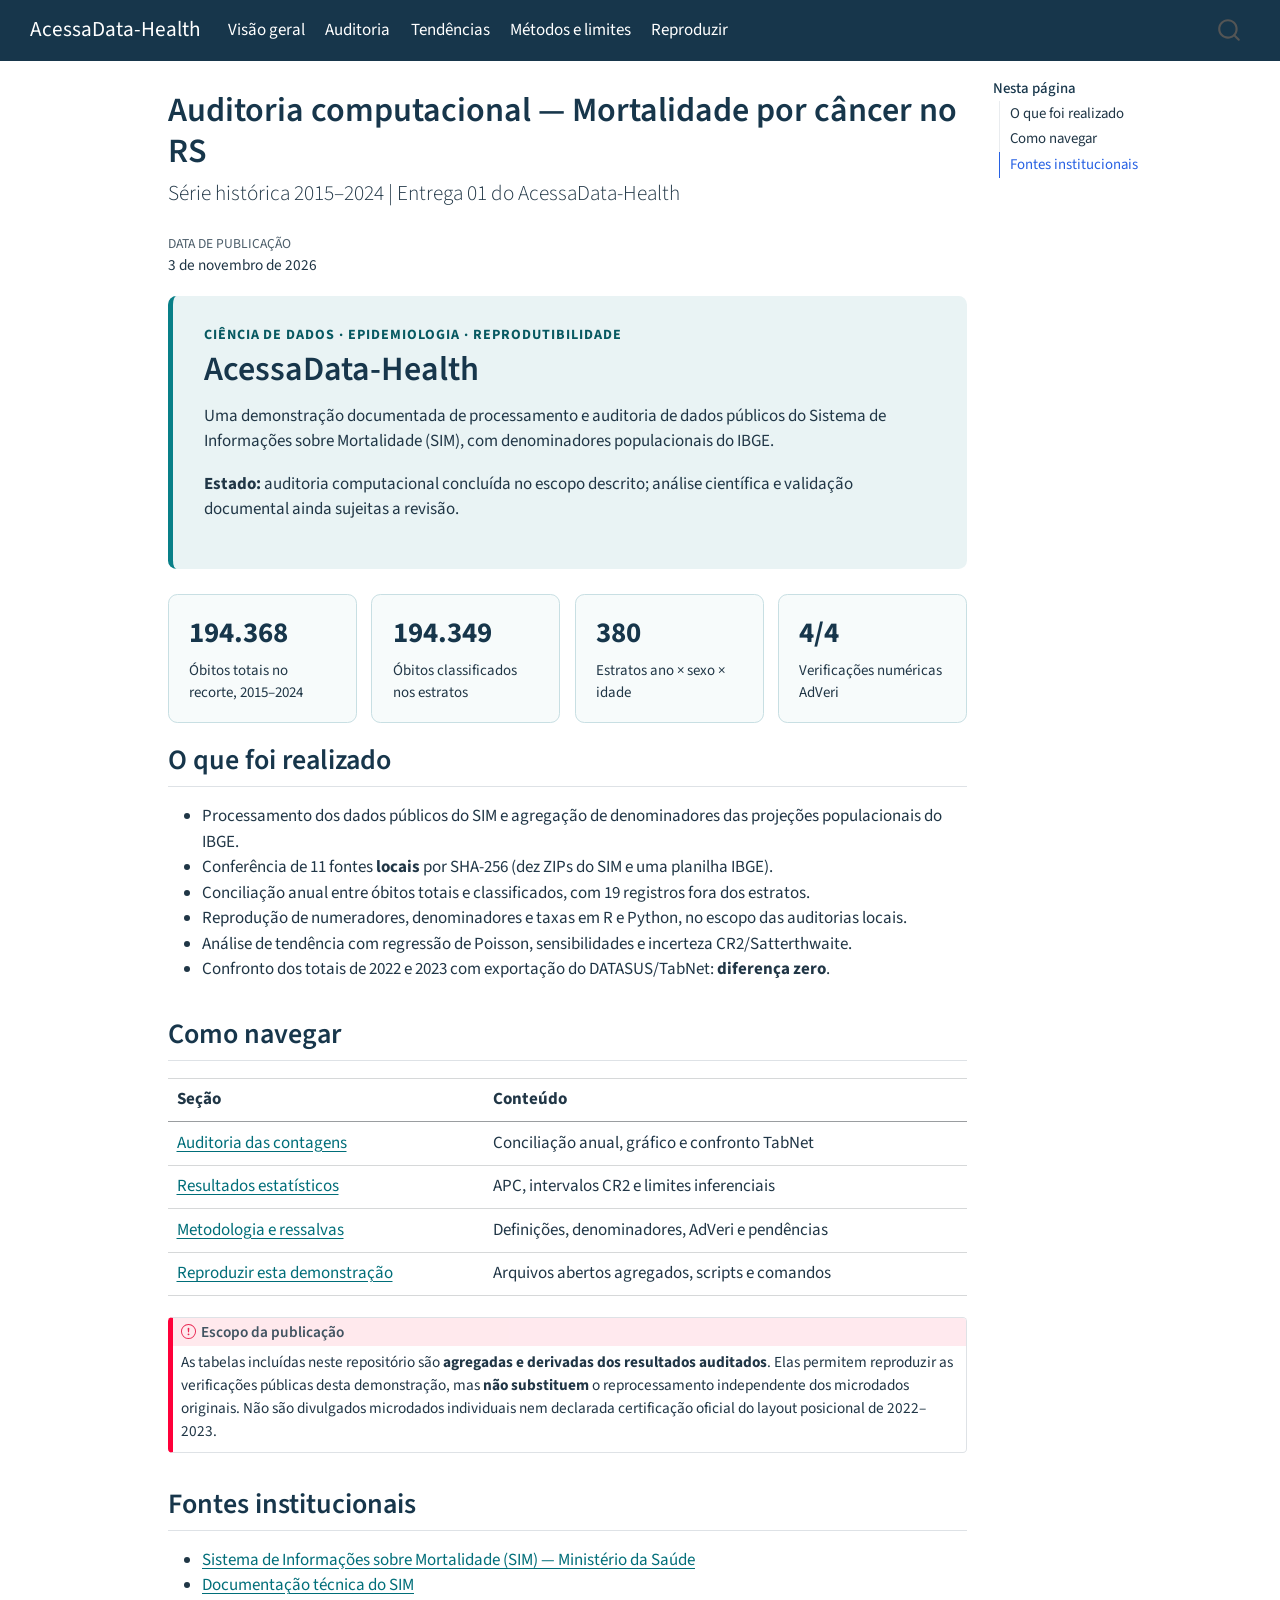
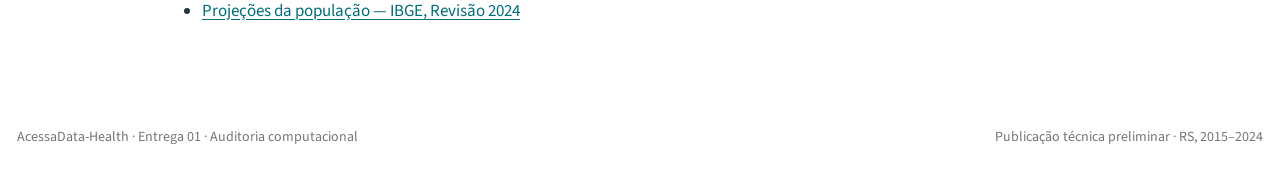
==== docs/index.html @ a8edceab "release: auditoria computacional AcessaData-Health v0.1.0" ====
<!DOCTYPE html>
<html xmlns="http://www.w3.org/1999/xhtml" lang="pt-BR" xml:lang="pt-BR"><head>

<meta charset="utf-8">
<meta name="generator" content="quarto-1.11.9">

<meta name="viewport" content="width=device-width, initial-scale=1.0, user-scalable=yes">


<title>Auditoria computacional — Mortalidade por câncer no RS – AcessaData-Health</title>
<style>
/* Default styles provided by pandoc.
** See https://pandoc.org/MANUAL.html#variables-for-html for config info.
*/
span.smallcaps{font-variant: small-caps;}
div.columns{display: flex; gap: 1.5em;}
div.column{flex: auto;}
@media screen {
div.columns{gap: min(4vw, 1.5em);}
div.column{overflow-x: auto;}
}
div.hanging-indent{margin-left: 1.5em; text-indent: -1.5em;}
ul.task-list{list-style: none;}
ul.task-list li input[type="checkbox"] {
  width: 0.8em;
  margin: 0 0.8em 0.2em -1em; /* quarto-specific, see https://github.com/quarto-dev/quarto-cli/issues/4556 */ 
  vertical-align: middle;
}
</style>


<script src="site_libs/quarto-nav/quarto-nav.js"></script>
<script src="site_libs/quarto-nav/headroom.min.js"></script>
<script src="site_libs/clipboard/clipboard.min.js"></script>
<script src="site_libs/quarto-search/autocomplete.umd.js"></script>
<script src="site_libs/quarto-search/fuse.min.js"></script>
<script src="site_libs/quarto-search/quarto-search.js"></script>
<meta name="quarto:offset" content="./">
<script src="site_libs/quarto-html/quarto.js" type="module"></script>
<script src="site_libs/quarto-html/tabsets/tabsets.js" type="module"></script>
<script src="site_libs/quarto-html/scrollable-regions/scrollable-regions.js" type="module"></script>
<script src="site_libs/quarto-html/popper.min.js"></script>
<script src="site_libs/quarto-html/tippy.umd.min.js"></script>
<script src="site_libs/quarto-html/anchor.min.js"></script>
<link href="site_libs/quarto-html/tippy.css" rel="stylesheet">
<link href="site_libs/quarto-html/quarto-syntax-highlighting-63b5708e65d6cd79cd7618c58d0c21e7.css" rel="stylesheet" id="quarto-text-highlighting-styles">
<script src="site_libs/bootstrap/bootstrap.min.js"></script>
<link href="site_libs/bootstrap/bootstrap-icons.css" rel="stylesheet">
<link href="site_libs/bootstrap/bootstrap-48eea8e06ff06eb442a2daacfce5ac08.min.css" rel="stylesheet" append-hash="true" id="quarto-bootstrap" data-mode="light">
<script id="quarto-search-options" type="application/json">{
  "location": "navbar",
  "copy-button": false,
  "collapse-after": 3,
  "panel-placement": "end",
  "type": "overlay",
  "limit": 50,
  "keyboard-shortcut": [
    "f",
    "/",
    "s"
  ],
  "show-item-context": false,
  "language": {
    "search-no-results-text": "Nenhum resultado",
    "search-matching-documents-text": "documentos correspondentes",
    "search-copy-link-title": "Copiar link para a busca",
    "search-hide-matches-text": "Esconder correspondências adicionais",
    "search-more-match-text": "mais correspondência neste documento",
    "search-more-matches-text": "mais correspondências neste documento",
    "search-clear-button-title": "Limpar",
    "search-text-placeholder": "",
    "search-detached-cancel-button-title": "Cancelar",
    "search-submit-button-title": "Enviar",
    "search-label": "Procurar"
  }
}</script>


<link rel="stylesheet" href="styles.css">
</head>

<body class="nav-fixed quarto-light"><a id="quarto-skip-link" class="visually-hidden-focusable" href="#quarto-document-content">Pular para o conteúdo principal</a>

<div id="quarto-search-results"></div>
  <header id="quarto-header" class="headroom fixed-top">
    <nav class="navbar navbar-expand-lg " data-bs-theme="dark" aria-label="Site">
      <div class="navbar-container container-fluid">
      <div class="navbar-brand-container mx-auto">
    <a class="navbar-brand" href="./index.html">
    <span class="navbar-title">AcessaData-Health</span>
    </a>
  </div>
          <button class="navbar-toggler" type="button" data-bs-toggle="collapse" data-bs-target="#navbarCollapse" aria-controls="navbarCollapse" aria-expanded="false" aria-label="Alternar de navegação" onclick="if (window.quartoToggleHeadroom) { window.quartoToggleHeadroom(); }">
  <span class="navbar-toggler-icon"></span>
</button>
          <div class="collapse navbar-collapse" id="navbarCollapse">
            <ul class="navbar-nav navbar-nav-scroll me-auto">
  <li class="nav-item">
    <a class="nav-link active" href="./index.html" aria-current="page"> 
<span class="menu-text">Visão geral</span></a>
  </li>  
  <li class="nav-item">
    <a class="nav-link" href="./auditoria.html"> 
<span class="menu-text">Auditoria</span></a>
  </li>  
  <li class="nav-item">
    <a class="nav-link" href="./tendencias.html"> 
<span class="menu-text">Tendências</span></a>
  </li>  
  <li class="nav-item">
    <a class="nav-link" href="./metodologia.html"> 
<span class="menu-text">Métodos e limites</span></a>
  </li>  
  <li class="nav-item">
    <a class="nav-link" href="./reproducibilidade.html"> 
<span class="menu-text">Reproduzir</span></a>
  </li>  
</ul>
          </div> <!-- /navcollapse -->
            <div class="quarto-navbar-tools">
</div>
            <div id="quarto-search" class="" title="Procurar"></div>
      </div> <!-- /container-fluid -->
    </nav>
</header>
<!-- content -->
<div id="quarto-content" class="quarto-container page-columns page-rows-contents page-layout-article page-navbar">
<!-- sidebar -->
<!-- margin-sidebar -->
    <div id="quarto-margin-sidebar" class="sidebar margin-sidebar">
        <nav id="TOC" role="doc-toc" aria-labelledby="toc-title" class="toc-active">
    <h2 id="toc-title">Nesta página</h2>
   
  <ul>
  <li><a href="#o-que-foi-realizado" id="toc-o-que-foi-realizado" class="nav-link active" data-scroll-target="#o-que-foi-realizado">O que foi realizado</a></li>
  <li><a href="#como-navegar" id="toc-como-navegar" class="nav-link" data-scroll-target="#como-navegar">Como navegar</a></li>
  <li><a href="#fontes-institucionais" id="toc-fontes-institucionais" class="nav-link" data-scroll-target="#fontes-institucionais">Fontes institucionais</a></li>
  </ul>
</nav>
    </div>
<!-- main -->
<main class="content" id="quarto-document-content" tabindex="-1">

<header id="title-block-header" class="quarto-title-block default">
<div class="quarto-title">
<h1 class="title">Auditoria computacional — Mortalidade por câncer no RS</h1>
<p class="subtitle lead">Série histórica 2015–2024 | Entrega 01 do AcessaData-Health</p>
</div>



<div class="quarto-title-meta">

    
    <div>
    <div class="quarto-title-meta-heading">Data de Publicação</div>
    <div class="quarto-title-meta-contents">
      <p class="date">3 de novembro de 2026</p>
    </div>
  </div>
  
    
  </div>
  


</header>


<div class="hero">
<div class="eyebrow">
Ciência de Dados · Epidemiologia · Reprodutibilidade
</div>
<h1>
AcessaData-Health
</h1>
<p>
Uma demonstração documentada de processamento e auditoria de dados públicos do Sistema de Informações sobre Mortalidade (SIM), com denominadores populacionais do IBGE.
</p>
<p>
<strong>Estado:</strong> auditoria computacional concluída no escopo descrito; análise científica e validação documental ainda sujeitas a revisão.
</p>
</div>
<div class="metrics">
<div class="metric">
<strong>194.368</strong><span>Óbitos totais no recorte, 2015–2024</span>
</div>
<div class="metric">
<strong>194.349</strong><span>Óbitos classificados nos estratos</span>
</div>
<div class="metric">
<strong>380</strong><span>Estratos ano × sexo × idade</span>
</div>
<div class="metric">
<strong>4/4</strong><span>Verificações numéricas AdVeri</span>
</div>
</div>
<section id="o-que-foi-realizado" class="level2">
<h2 class="anchored" data-anchor-id="o-que-foi-realizado">O que foi realizado</h2>
<ul>
<li>Processamento dos dados públicos do SIM e agregação de denominadores das projeções populacionais do IBGE.</li>
<li>Conferência de 11 fontes <strong>locais</strong> por SHA-256 (dez ZIPs do SIM e uma planilha IBGE).</li>
<li>Conciliação anual entre óbitos totais e classificados, com 19 registros fora dos estratos.</li>
<li>Reprodução de numeradores, denominadores e taxas em R e Python, no escopo das auditorias locais.</li>
<li>Análise de tendência com regressão de Poisson, sensibilidades e incerteza CR2/Satterthwaite.</li>
<li>Confronto dos totais de 2022 e 2023 com exportação do DATASUS/TabNet: <strong>diferença zero</strong>.</li>
</ul>
</section>
<section id="como-navegar" class="level2">
<h2 class="anchored" data-anchor-id="como-navegar">Como navegar</h2>
<table class="caption-top table">
<thead>
<tr class="header">
<th>Seção</th>
<th>Conteúdo</th>
</tr>
</thead>
<tbody>
<tr class="odd">
<td><a href="./auditoria.html">Auditoria das contagens</a></td>
<td>Conciliação anual, gráfico e confronto TabNet</td>
</tr>
<tr class="even">
<td><a href="./tendencias.html">Resultados estatísticos</a></td>
<td>APC, intervalos CR2 e limites inferenciais</td>
</tr>
<tr class="odd">
<td><a href="./metodologia.html">Metodologia e ressalvas</a></td>
<td>Definições, denominadores, AdVeri e pendências</td>
</tr>
<tr class="even">
<td><a href="./reproducibilidade.html">Reproduzir esta demonstração</a></td>
<td>Arquivos abertos agregados, scripts e comandos</td>
</tr>
</tbody>
</table>
<div class="callout callout-style-default callout-important callout-titled">
<div class="callout-header d-flex align-content-center">
<div class="callout-icon-container">
<i class="callout-icon"></i>
</div>
<div class="callout-title-container flex-fill">
<span class="screen-reader-only">Importante</span>Escopo da publicação
</div>
</div>
<div class="callout-body-container callout-body">
<p>As tabelas incluídas neste repositório são <strong>agregadas e derivadas dos resultados auditados</strong>. Elas permitem reproduzir as verificações públicas desta demonstração, mas <strong>não substituem</strong> o reprocessamento independente dos microdados originais. Não são divulgados microdados individuais nem declarada certificação oficial do layout posicional de 2022–2023.</p>
</div>
</div>
</section>
<section id="fontes-institucionais" class="level2">
<h2 class="anchored" data-anchor-id="fontes-institucionais">Fontes institucionais</h2>
<ul>
<li><a href="https://dadosabertos.saude.gov.br/dataset/sim">Sistema de Informações sobre Mortalidade (SIM) — Ministério da Saúde</a></li>
<li><a href="https://svs.aids.gov.br/daent/cgiae/coesv/sistemas-informacao/sim/documentacao/">Documentação técnica do SIM</a></li>
<li><a href="https://www.ibge.gov.br/estatisticas/sociais/populacao/9109-projecao-da-populacao.html">Projeções da população — IBGE, Revisão 2024</a></li>
</ul>


</section>

</main> <!-- /main -->
<script id="quarto-html-after-body" type="application/javascript">
  window.document.addEventListener("DOMContentLoaded", function (event) {
    const icon = "";
    const anchorJS = new window.AnchorJS();
    anchorJS.options = {
      placement: 'right',
      icon: icon
    };
    anchorJS.add('.anchored');
    const isCodeAnnotation = (el) => {
      for (const clz of el.classList) {
        if (clz.startsWith('code-annotation-')) {                     
          return true;
        }
      }
      return false;
    }
    const onCopySuccess = function(e) {
      // button target
      const button = e.trigger;
      // don't keep focus
      button.blur();
      // flash "checked"
      button.classList.add('code-copy-button-checked');
      var currentTitle = button.getAttribute("title");
      button.setAttribute("title", "Copiada");
      let tooltip;
      if (window.bootstrap) {
        button.setAttribute("data-bs-toggle", "tooltip");
        button.setAttribute("data-bs-placement", "left");
        button.setAttribute("data-bs-title", "Copiada");
        tooltip = new bootstrap.Tooltip(button, 
          { trigger: "manual", 
            customClass: "code-copy-button-tooltip",
            offset: [0, -8]});
        tooltip.show();    
      }
      setTimeout(function() {
        if (tooltip) {
          tooltip.hide();
          button.removeAttribute("data-bs-title");
          button.removeAttribute("data-bs-toggle");
          button.removeAttribute("data-bs-placement");
        }
        button.setAttribute("title", currentTitle);
        button.classList.remove('code-copy-button-checked');
      }, 1000);
      // clear code selection
      e.clearSelection();
    }
    const getTextToCopy = function(trigger) {
      const outerScaffold = trigger.parentElement.cloneNode(true);
      const codeEl = outerScaffold.querySelector('code');
      for (const childEl of codeEl.children) {
        if (isCodeAnnotation(childEl)) {
          childEl.remove();
        }
      }
      return codeEl.innerText;
    }
    const clipboard = new window.ClipboardJS('.code-copy-button:not([data-in-quarto-modal])', {
      text: getTextToCopy
    });
    clipboard.on('success', onCopySuccess);
    if (window.document.getElementById('quarto-embedded-source-code-modal')) {
      const clipboardModal = new window.ClipboardJS('.code-copy-button[data-in-quarto-modal]', {
        text: getTextToCopy,
        container: window.document.getElementById('quarto-embedded-source-code-modal')
      });
      clipboardModal.on('success', onCopySuccess);
    }
      var localhostRegex = new RegExp(/^(?:http|https):\/\/localhost\:?[0-9]*\//);
      var mailtoRegex = new RegExp(/^mailto:/);
        var filterRegex = new RegExp('/' + window.location.host + '/');
      var isInternal = (href) => {
          return filterRegex.test(href) || localhostRegex.test(href) || mailtoRegex.test(href);
      }
      // Inspect non-navigation links and adorn them if external
      window.quartoDecorateExternalLinks = function (root) {
     var links = (root || window.document).querySelectorAll('a[href]:not(.nav-link):not(.navbar-brand):not(.toc-action):not(.sidebar-link):not(.sidebar-item-toggle):not(.pagination-link):not(.no-external):not([aria-hidden]):not(.dropdown-item):not(.quarto-navigation-tool):not(.about-link)');
      for (var i=0; i<links.length; i++) {
        const link = links[i];
        if (!isInternal(link.href)) {
          // undo the damage that might have been done by quarto-nav.js in the case of
          // links that we want to consider external
          if (link.dataset.originalHref !== undefined) {
            link.href = link.dataset.originalHref;
          }
          if (!link.classList.contains('no-external-icon')) {
          }
        }
      }
      };
      window.quartoDecorateExternalLinks(window.document);
    // Esc closes the popup (WCAG 1.4.13) and focus leaving both trigger and
    // popup closes it (WCAG 2.4.11); tippy handles neither for interactive popups.
    const hideOnEscAndFocusOut = {
      name: 'hideOnEscAndFocusOut',
      defaultValue: true,
      fn(instance) {
        const dismiss = () => {
          // A show scheduled by the trigger delay would otherwise reopen it
          instance.clearDelayTimeouts();
          instance.hide();
        };
        const onKeyDown = (event) => {
          if (event.key !== 'Escape') {
            return;
          }
          // Keep Esc from also reaching page handlers (e.g. reveal.js overview),
          // except an open reveal.js slide menu, which Esc should close too.
          // The menu handles keys only when its keyboard option is on.
          const menuHandlesEsc = window.Reveal?.getPlugin?.('menu')?.isOpen() &&
            window.Reveal.getConfig().menu?.keyboard !== false;
          if (!menuHandlesEsc) {
            event.stopPropagation();
          }
          if (instance.popper.contains(window.document.activeElement)) {
            // Disabled while refocusing so the focus trigger does not reopen it
            instance.disable();
            instance.reference.focus();
            instance.enable();
          }
          dismiss();
        };
        const onFocusOut = (event) => {
          const target = event.relatedTarget;
          if (target && !instance.reference.contains(target) &&
              !instance.popper.contains(target)) {
            dismiss();
          }
        };
        // On the trigger too: a click trigger (code-annotations: select) has no
        // blur handling. Attached for the instance's lifetime so leaving the
        // trigger also cancels a show still pending on the trigger delay.
        instance.reference.addEventListener('focusout', onFocusOut);
        return {
          onShow() {
            window.document.addEventListener('keydown', onKeyDown, true);
            instance.popper.addEventListener('focusout', onFocusOut);
          },
          onHide() {
            window.document.removeEventListener('keydown', onKeyDown, true);
            instance.popper.removeEventListener('focusout', onFocusOut);
          },
          onDestroy() {
            instance.reference.removeEventListener('focusout', onFocusOut);
          },
        };
      },
    };
    function tippyHover(el, contentFn, onTriggerFn, onUntriggerFn) {
      const config = {
        allowHTML: true,
        maxWidth: 500,
        delay: 100,
        arrow: false,
        appendTo: function(el) {
            return el.parentElement;
        },
        interactive: true,
        interactiveBorder: 10,
        theme: 'quarto',
        placement: 'bottom-start',
        plugins: [hideOnEscAndFocusOut],
      };
      if (contentFn) {
        config.content = contentFn;
      }
      if (onTriggerFn) {
        config.onTrigger = onTriggerFn;
      }
      if (onUntriggerFn) {
        config.onUntrigger = onUntriggerFn;
      }
      window.tippy(el, config); 
    }
    const noterefs = window.document.querySelectorAll('a[role="doc-noteref"]');
    for (var i=0; i<noterefs.length; i++) {
      const ref = noterefs[i];
      tippyHover(ref, function() {
        // use id or data attribute instead here
        let href = ref.getAttribute('data-footnote-href') || ref.getAttribute('href');
        try { href = new URL(href).hash; } catch {}
        const id = href.replace(/^#\/?/, "");
        const note = window.document.getElementById(id);
        if (note) {
          return note.innerHTML;
        } else {
          return "";
        }
      });
    }
    const xrefs = window.document.querySelectorAll('a.quarto-xref');
    const processXRef = (id, note) => {
      // Strip column container classes
      const stripColumnClz = (el) => {
        el.classList.remove("page-full", "page-columns");
        if (el.children) {
          for (const child of el.children) {
            stripColumnClz(child);
          }
        }
      }
      stripColumnClz(note)
      if (id === null || id.startsWith('sec-')) {
        // Special case sections, only their first couple elements
        const container = document.createElement("div");
        if (note.children && note.children.length > 2) {
          container.appendChild(note.children[0].cloneNode(true));
          for (let i = 1; i < note.children.length; i++) {
            const child = note.children[i];
            if (child.tagName === "P" && child.innerText === "") {
              continue;
            } else {
              container.appendChild(child.cloneNode(true));
              break;
            }
          }
          if (window.Quarto?.typesetMath) {
            window.Quarto.typesetMath(container);
          }
          return container.innerHTML
        } else {
          if (window.Quarto?.typesetMath) {
            window.Quarto.typesetMath(note);
          }
          return note.innerHTML;
        }
      } else {
        // Remove any anchor links if they are present
        const anchorLink = note.querySelector('a.anchorjs-link');
        if (anchorLink) {
          anchorLink.remove();
        }
        if (window.Quarto?.typesetMath) {
          window.Quarto.typesetMath(note);
        }
        if (note.classList.contains("callout")) {
          return note.outerHTML;
        } else {
          return note.innerHTML;
        }
      }
    }
    for (var i=0; i<xrefs.length; i++) {
      const xref = xrefs[i];
      tippyHover(xref, undefined, function(instance) {
        instance.disable();
        let url = xref.getAttribute('href');
        let hash = undefined; 
        if (url.startsWith('#')) {
          hash = url;
        } else {
          try { hash = new URL(url).hash; } catch {}
        }
        if (hash) {
          const id = hash.replace(/^#\/?/, "");
          const note = window.document.getElementById(id);
          if (note !== null) {
            try {
              const html = processXRef(id, note.cloneNode(true));
              instance.setContent(html);
            } finally {
              instance.enable();
              instance.show();
            }
          } else {
            // See if we can fetch this
            fetch(url.split('#')[0])
            .then(res => res.text())
            .then(html => {
              const parser = new DOMParser();
              const htmlDoc = parser.parseFromString(html, "text/html");
              const note = htmlDoc.getElementById(id);
              if (note !== null) {
                const html = processXRef(id, note);
                instance.setContent(html);
              } 
            }).finally(() => {
              instance.enable();
              instance.show();
            });
          }
        } else {
          // See if we can fetch a full url (with no hash to target)
          // This is a special case and we should probably do some content thinning / targeting
          fetch(url)
          .then(res => res.text())
          .then(html => {
            const parser = new DOMParser();
            const htmlDoc = parser.parseFromString(html, "text/html");
            const note = htmlDoc.querySelector('main.content');
            if (note !== null) {
              // This should only happen for chapter cross references
              // (since there is no id in the URL)
              // remove the first header
              if (note.children.length > 0 && note.children[0].tagName === "HEADER") {
                note.children[0].remove();
              }
              const html = processXRef(null, note);
              instance.setContent(html);
            } 
          }).finally(() => {
            instance.enable();
            instance.show();
          });
        }
      }, function(instance) {
      });
    }
        let selectedAnnoteEl;
        const selectorForAnnotation = ( cell, annotation) => {
          let cellAttr = 'data-code-cell="' + cell + '"';
          let lineAttr = 'data-code-annotation="' +  annotation + '"';
          const selector = 'span[' + cellAttr + '][' + lineAttr + ']';
          return selector;
        }
        const selectCodeLines = (annoteEl) => {
          const doc = window.document;
          const targetCell = annoteEl.getAttribute("data-target-cell");
          const targetAnnotation = annoteEl.getAttribute("data-target-annotation");
          const annoteSpan = window.document.querySelector(selectorForAnnotation(targetCell, targetAnnotation));
          const lines = annoteSpan.getAttribute("data-code-lines").split(",");
          const lineIds = lines.map((line) => {
            return targetCell + "-" + line;
          })
          // Each band is positioned against its own containing block, which is
          // not the offsetParent of the lines, so place it from client rects.
          const placeBand = (band, firstEl, lastEl, codeBlock) => {
            const container = band.offsetParent;
            if (container === null) {
              return;
            }
            const containerRect = container.getBoundingClientRect();
            // Reveal.js scales slides with a transform, so convert client
            // pixels back to the CSS pixels of the container.
            const scale = containerRect.height / container.offsetHeight || 1;
            const firstRect = firstEl.getBoundingClientRect();
            const lastRect = lastEl.getBoundingClientRect();
            const top = (firstRect.top - containerRect.top) / scale - container.clientTop + container.scrollTop;
            const height = (lastRect.bottom - firstRect.top) / scale;
            band.style.top = top - 2 + "px";
            band.style.height = height + 4 + "px";
            if (codeBlock) {
              // Without the copy button wrapper, the containing block is wider
              // than the code block, so span the code block explicitly.
              const blockRect = codeBlock.getBoundingClientRect();
              band.style.left = (blockRect.left - containerRect.left) / scale - container.clientLeft + container.scrollLeft + "px";
              band.style.width = blockRect.width / scale + "px";
            }
          };
          if (lineIds.length > 0) {
            const el = window.document.getElementById(lineIds[0]);
            const lastEl = window.document.getElementById(lineIds[lineIds.length - 1]);
            const parent = el.parentElement.parentElement;
            // cook up a div (if necessary) and position it
            let div = window.document.getElementById("code-annotation-line-highlight");
            if (div === null) {
              div = window.document.createElement("div");
              div.setAttribute("id", "code-annotation-line-highlight");
              div.style.position = 'absolute';
              parent.appendChild(div);
            }
            placeBand(div, el, lastEl, parent.closest("div.sourceCode") || parent);
            let gutterDiv = window.document.getElementById("code-annotation-line-highlight-gutter");
            if (gutterDiv === null) {
              gutterDiv = window.document.createElement("div");
              gutterDiv.setAttribute("id", "code-annotation-line-highlight-gutter");
              gutterDiv.style.position = 'absolute';
              const codeCell = window.document.getElementById(targetCell);
              const gutter = codeCell.querySelector('.code-annotation-gutter');
              gutter.appendChild(gutterDiv);
            }
            placeBand(gutterDiv, el, lastEl);
            selectedAnnoteEl = annoteEl;
          }
        };
        const unselectCodeLines = () => {
          const elementsIds = ["code-annotation-line-highlight", "code-annotation-line-highlight-gutter"];
          elementsIds.forEach((elId) => {
            const div = window.document.getElementById(elId);
            if (div) {
              div.remove();
            }
          });
          selectedAnnoteEl = undefined;
        };
          // Handle positioning of the toggle
      window.addEventListener(
        "resize",
        throttle(() => {
          elRect = undefined;
          if (selectedAnnoteEl) {
            selectCodeLines(selectedAnnoteEl);
          }
        }, 10)
      );
      function throttle(fn, ms) {
      let throttle = false;
      let timer;
        return (...args) => {
          if(!throttle) { // first call gets through
              fn.apply(this, args);
              throttle = true;
          } else { // all the others get throttled
              if(timer) clearTimeout(timer); // cancel #2
              timer = setTimeout(() => {
                fn.apply(this, args);
                timer = throttle = false;
              }, ms);
          }
        };
      }
        // Attach click handler to the DT
        const annoteDls = window.document.querySelectorAll('dt[data-target-cell]');
        for (const annoteDlNode of annoteDls) {
          annoteDlNode.addEventListener('click', (event) => {
            const clickedEl = event.target;
            if (clickedEl !== selectedAnnoteEl) {
              unselectCodeLines();
              const activeEl = window.document.querySelector('dt[data-target-cell].code-annotation-active');
              if (activeEl) {
                activeEl.classList.remove('code-annotation-active');
              }
              selectCodeLines(clickedEl);
              clickedEl.classList.add('code-annotation-active');
            } else {
              // Unselect the line
              unselectCodeLines();
              clickedEl.classList.remove('code-annotation-active');
            }
          });
        }
    const findCites = (el) => {
      const parentEl = el.parentElement;
      if (parentEl) {
        const cites = parentEl.dataset.cites;
        if (cites) {
          return {
            el,
            cites: cites.split(' ')
          };
        } else {
          return findCites(el.parentElement)
        }
      } else {
        return undefined;
      }
    };
    var bibliorefs = window.document.querySelectorAll('a[role="doc-biblioref"]');
    for (var i=0; i<bibliorefs.length; i++) {
      const ref = bibliorefs[i];
      const citeInfo = findCites(ref);
      if (citeInfo) {
        tippyHover(citeInfo.el, function() {
          var popup = window.document.createElement('div');
          citeInfo.cites.forEach(function(cite) {
            var citeDiv = window.document.createElement('div');
            citeDiv.classList.add('hanging-indent');
            citeDiv.classList.add('csl-entry');
            var biblioDiv = window.document.getElementById('ref-' + cite);
            if (biblioDiv) {
              citeDiv.innerHTML = biblioDiv.innerHTML;
            }
            popup.appendChild(citeDiv);
          });
          return popup.innerHTML;
        });
      }
    }
  });
  </script>
  <script type="application/javascript">
  window.quartoScrollableRegionsLabels = {"code":"Código deslocável","output":"Saída deslocável"};
  </script>
</div> <!-- /content -->
<footer class="footer">
  <div class="nav-footer">
    <div class="nav-footer-left">
<p>AcessaData-Health · Entrega 01 · Auditoria computacional</p>
</div>   
    <div class="nav-footer-center">
      &nbsp;
    </div>
    <div class="nav-footer-right">
<p>Publicação técnica preliminar · RS, 2015–2024</p>
</div>
  </div>
</footer>




</body></html>
---- docs/site_libs/quarto-html/tippy.css ----
.tippy-box[data-animation=fade][data-state=hidden]{opacity:0}[data-tippy-root]{max-width:calc(100vw - 10px)}.tippy-box{position:relative;background-color:#333;color:#fff;border-radius:4px;font-size:14px;line-height:1.4;white-space:normal;outline:0;transition-property:transform,visibility,opacity}.tippy-box[data-placement^=top]>.tippy-arrow{bottom:0}.tippy-box[data-placement^=top]>.tippy-arrow:before{bottom:-7px;left:0;border-width:8px 8px 0;border-top-color:initial;transform-origin:center top}.tippy-box[data-placement^=bottom]>.tippy-arrow{top:0}.tippy-box[data-placement^=bottom]>.tippy-arrow:before{top:-7px;left:0;border-width:0 8px 8px;border-bottom-color:initial;transform-origin:center bottom}.tippy-box[data-placement^=left]>.tippy-arrow{right:0}.tippy-box[data-placement^=left]>.tippy-arrow:before{border-width:8px 0 8px 8px;border-left-color:initial;right:-7px;transform-origin:center left}.tippy-box[data-placement^=right]>.tippy-arrow{left:0}.tippy-box[data-placement^=right]>.tippy-arrow:before{left:-7px;border-width:8px 8px 8px 0;border-right-color:initial;transform-origin:center right}.tippy-box[data-inertia][data-state=visible]{transition-timing-function:cubic-bezier(.54,1.5,.38,1.11)}.tippy-arrow{width:16px;height:16px;color:#333}.tippy-arrow:before{content:"";position:absolute;border-color:transparent;border-style:solid}.tippy-content{position:relative;padding:5px 9px;z-index:1}
---- docs/site_libs/quarto-html/quarto-syntax-highlighting-63b5708e65d6cd79cd7618c58d0c21e7.css ----
/* quarto syntax highlight colors */
:root {
  --quarto-hl-ot-color: #003B4F;
  --quarto-hl-at-color: #657422;
  --quarto-hl-ss-color: #20794D;
  --quarto-hl-an-color: #5E5E5E;
  --quarto-hl-fu-color: #4758AB;
  --quarto-hl-st-color: #20794D;
  --quarto-hl-cf-color: #003B4F;
  --quarto-hl-op-color: #5E5E5E;
  --quarto-hl-er-color: #AD0000;
  --quarto-hl-bn-color: #AD0000;
  --quarto-hl-al-color: #AD0000;
  --quarto-hl-va-color: #111111;
  --quarto-hl-bu-color: inherit;
  --quarto-hl-ex-color: inherit;
  --quarto-hl-pp-color: #AD0000;
  --quarto-hl-in-color: #5E5E5E;
  --quarto-hl-vs-color: #20794D;
  --quarto-hl-wa-color: #5E5E5E;
  --quarto-hl-do-color: #5E5E5E;
  --quarto-hl-im-color: #00769E;
  --quarto-hl-ch-color: #20794D;
  --quarto-hl-dt-color: #AD0000;
  --quarto-hl-fl-color: #AD0000;
  --quarto-hl-co-color: #5E5E5E;
  --quarto-hl-cv-color: #5E5E5E;
  --quarto-hl-cn-color: #8f5902;
  --quarto-hl-sc-color: #5E5E5E;
  --quarto-hl-dv-color: #AD0000;
  --quarto-hl-kw-color: #003B4F;
}

/* other quarto variables */
:root {
  --quarto-font-monospace: SFMono-Regular, Menlo, Monaco, Consolas, "Liberation Mono", "Courier New", monospace;
}

/* syntax highlight based on Pandoc's rules */
pre > code.sourceCode > span {
  color: #003B4F;
}

code.sourceCode > span {
  color: #003B4F;
}

div.sourceCode,
div.sourceCode pre.sourceCode {
  color: #003B4F;
}

/* Normal */
code span {
  color: #003B4F;
}

/* Alert */
code span.al {
  color: #AD0000;
  font-style: inherit;
}

/* Annotation */
code span.an {
  color: #5E5E5E;
  font-style: inherit;
}

/* Attribute */
code span.at {
  color: #657422;
  font-style: inherit;
}

/* BaseN */
code span.bn {
  color: #AD0000;
  font-style: inherit;
}

/* BuiltIn */
code span.bu {
  font-style: inherit;
}

/* ControlFlow */
code span.cf {
  color: #003B4F;
  font-weight: bold;
  font-style: inherit;
}

/* Char */
code span.ch {
  color: #20794D;
  font-style: inherit;
}

/* Constant */
code span.cn {
  color: #8f5902;
  font-style: inherit;
}

/* Comment */
code span.co {
  color: #5E5E5E;
  font-style: inherit;
}

/* CommentVar */
code span.cv {
  color: #5E5E5E;
  font-style: italic;
}

/* Documentation */
code span.do {
  color: #5E5E5E;
  font-style: italic;
}

/* DataType */
code span.dt {
  color: #AD0000;
  font-style: inherit;
}

/* DecVal */
code span.dv {
  color: #AD0000;
  font-style: inherit;
}

/* Error */
code span.er {
  color: #AD0000;
  font-style: inherit;
}

/* Extension */
code span.ex {
  font-style: inherit;
}

/* Float */
code span.fl {
  color: #AD0000;
  font-style: inherit;
}

/* Function */
code span.fu {
  color: #4758AB;
  font-style: inherit;
}

/* Import */
code span.im {
  color: #00769E;
  font-style: inherit;
}

/* Information */
code span.in {
  color: #5E5E5E;
  font-style: inherit;
}

/* Keyword */
code span.kw {
  color: #003B4F;
  font-weight: bold;
  font-style: inherit;
}

/* Operator */
code span.op {
  color: #5E5E5E;
  font-style: inherit;
}

/* Other */
code span.ot {
  color: #003B4F;
  font-style: inherit;
}

/* Preprocessor */
code span.pp {
  color: #AD0000;
  font-style: inherit;
}

/* SpecialChar */
code span.sc {
  color: #5E5E5E;
  font-style: inherit;
}

/* SpecialString */
code span.ss {
  color: #20794D;
  font-style: inherit;
}

/* String */
code span.st {
  color: #20794D;
  font-style: inherit;
}

/* Variable */
code span.va {
  color: #111111;
  font-style: inherit;
}

/* VerbatimString */
code span.vs {
  color: #20794D;
  font-style: inherit;
}

/* Warning */
code span.wa {
  color: #5E5E5E;
  font-style: italic;
}

.prevent-inlining {
  content: "</";
}

/*# sourceMappingURL=054cc16b9e9817627be6994582d2ffb5.css.map */
---- docs/styles.css ----
:root {
  --ad-navy: #17364b;
  --ad-turquoise: #087f88;
  --ad-ink: #203646;
}
.navbar { background: var(--ad-navy) !important; }
.navbar .nav-link, .navbar .navbar-brand { color: #ffffff !important; }
.navbar .nav-link:hover { color: #b5f2ee !important; }
body { color: var(--ad-ink); }
a { color: #006e79; }
h1, h2, h3 { color: var(--ad-navy); }
.hero { padding: 1.7rem 1.8rem; background: #e9f3f4; border-left: 5px solid var(--ad-turquoise); border-radius: 0.5rem; margin-bottom: 1.5rem; }
.hero .eyebrow { color: #075961; text-transform: uppercase; font-size: .83rem; letter-spacing: .07em; font-weight: 700; }
.hero h1 { margin: .25rem 0 .75rem; }
.metrics { display: grid; grid-template-columns: repeat(auto-fit,minmax(160px,1fr)); gap: .85rem; margin: 1.2rem 0; }
.metric { border: 1px solid #c8dfe3; background: #f7fbfb; border-radius: .55rem; padding: 1rem 1.2rem; }
.metric strong { display: block; font-size: 1.7rem; color: var(--ad-navy); }
.metric span { display: block; font-size: .88rem; margin-top: .25rem; }
.pill-note { background: #f6f7f9; border-left: 4px solid #657787; padding: .75rem 1rem; border-radius: .3rem; }
main table { font-variant-numeric: tabular-nums; }
@media (prefers-reduced-motion: reduce) { html { scroll-behavior: auto !important; } }
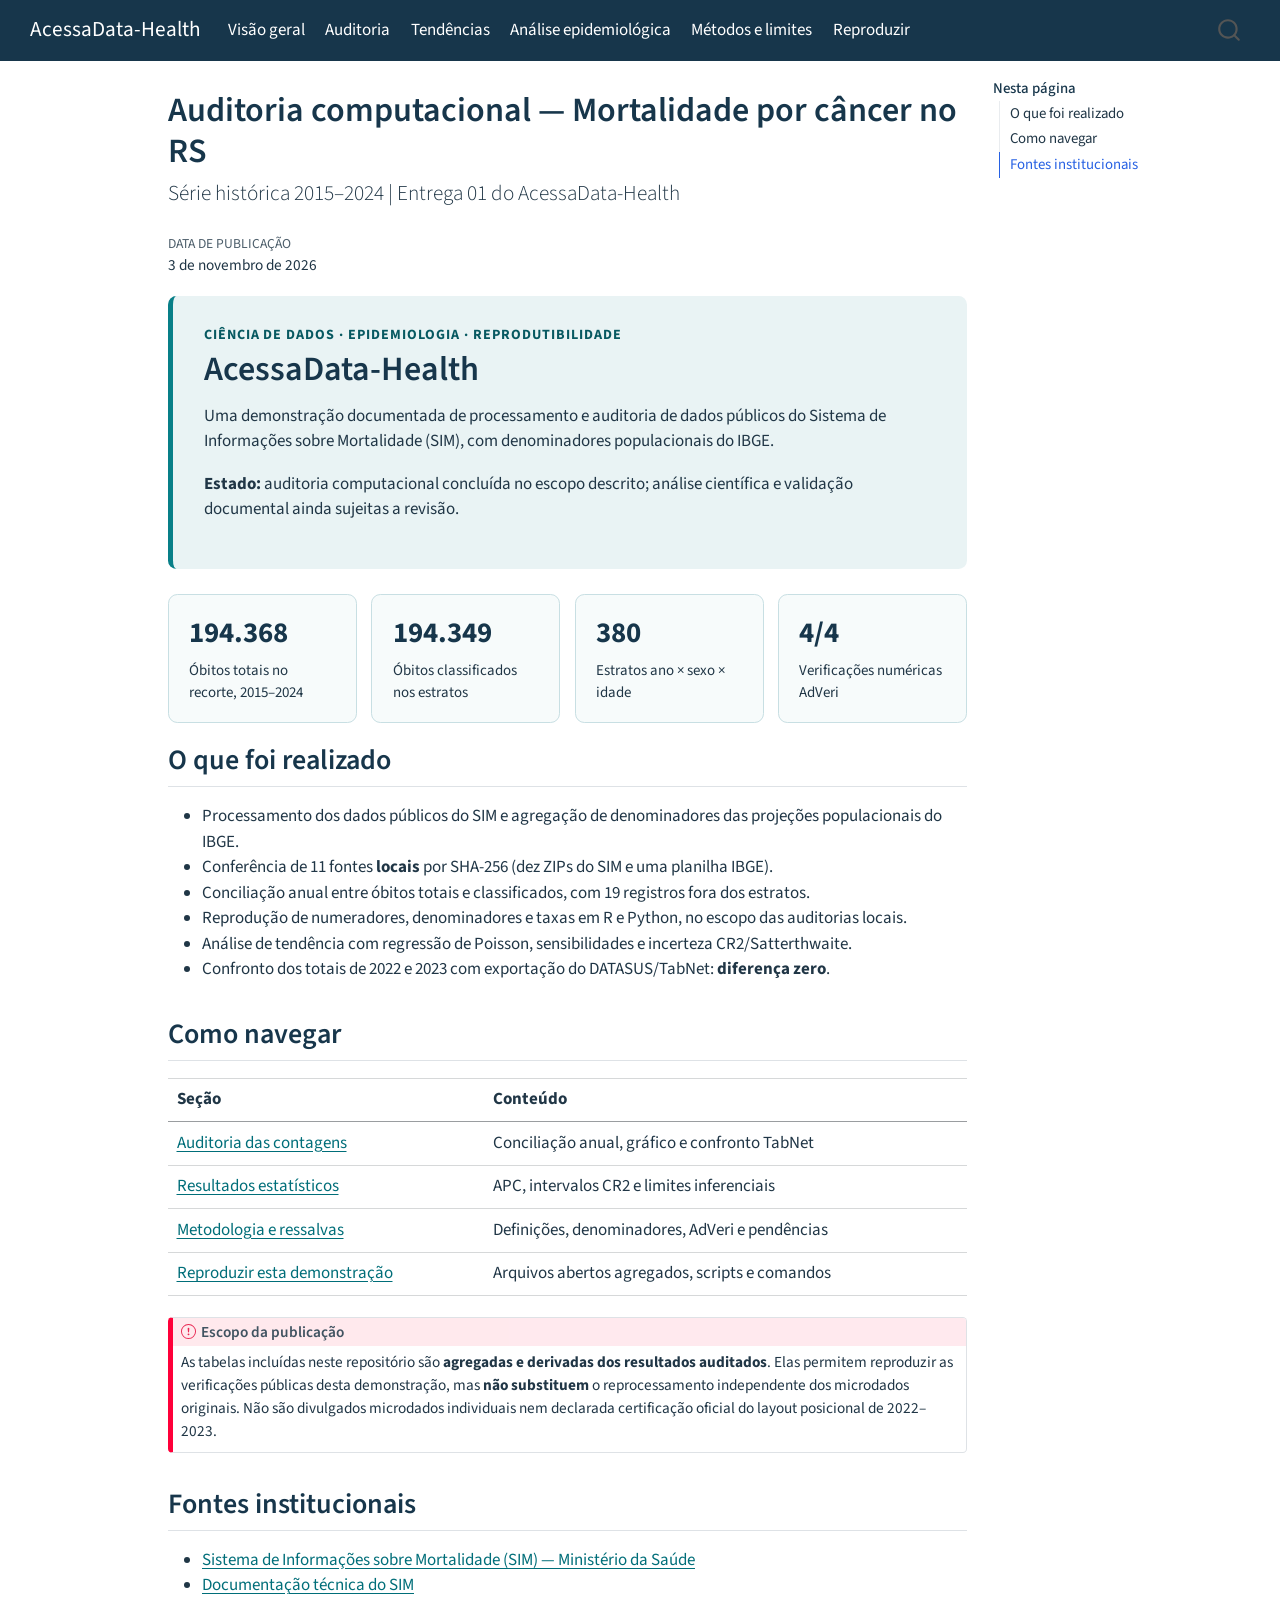
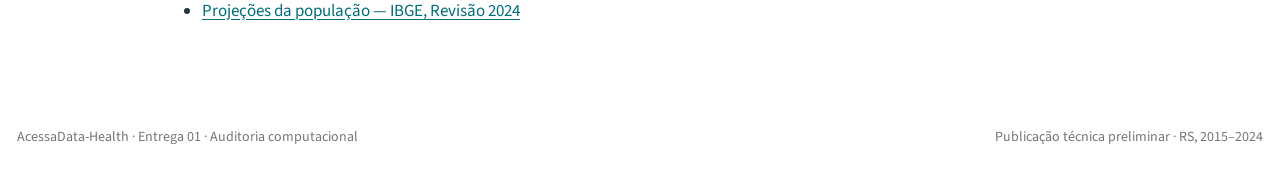
==== commit 7ca45cd9: "feat(health): adiciona analise epidemiologica da fase 2" ====
--- a/docs/index.html
+++ b/docs/index.html
@@ -108,6 +108,10 @@
 <span class="menu-text">Tendências</span></a>
   </li>  
   <li class="nav-item">
+    <a class="nav-link" href="./analise_epidemiologica.html"> 
+<span class="menu-text">Análise epidemiológica</span></a>
+  </li>  
+  <li class="nav-item">
     <a class="nav-link" href="./metodologia.html"> 
 <span class="menu-text">Métodos e limites</span></a>
   </li>  
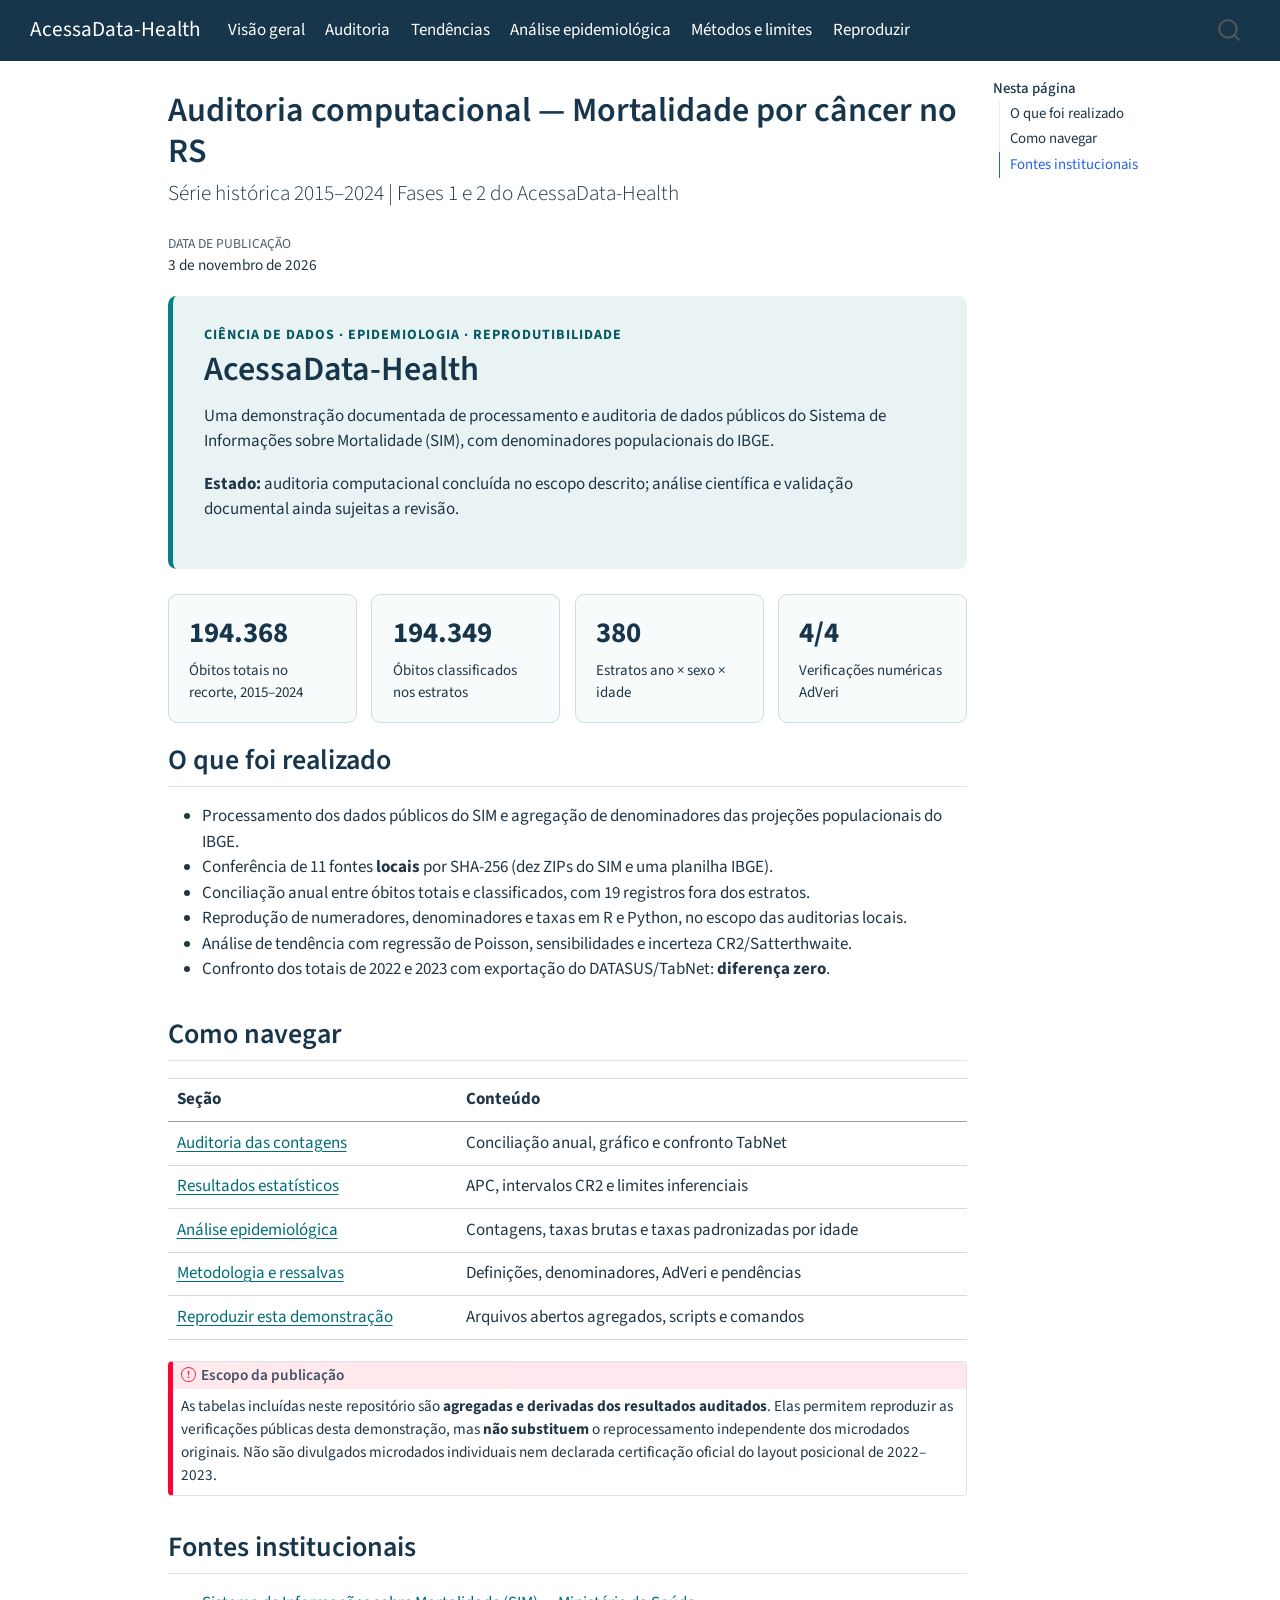
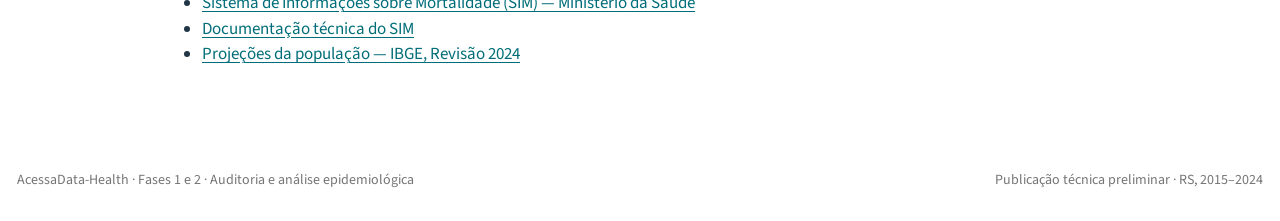
==== commit 1a37734a: "docs(health): consolida documentacao das fases 1 e 2" ====
--- a/docs/index.html
+++ b/docs/index.html
@@ -148,7 +148,7 @@
 <header id="title-block-header" class="quarto-title-block default">
 <div class="quarto-title">
 <h1 class="title">Auditoria computacional — Mortalidade por câncer no RS</h1>
-<p class="subtitle lead">Série histórica 2015–2024 | Entrega 01 do AcessaData-Health</p>
+<p class="subtitle lead">Série histórica 2015–2024 | Fases 1 e 2 do AcessaData-Health</p>
 </div>
 
 
@@ -229,10 +229,14 @@
 <td>APC, intervalos CR2 e limites inferenciais</td>
 </tr>
 <tr class="odd">
+<td><a href="./analise_epidemiologica.html">Análise epidemiológica</a></td>
+<td>Contagens, taxas brutas e taxas padronizadas por idade</td>
+</tr>
+<tr class="even">
 <td><a href="./metodologia.html">Metodologia e ressalvas</a></td>
 <td>Definições, denominadores, AdVeri e pendências</td>
 </tr>
-<tr class="even">
+<tr class="odd">
 <td><a href="./reproducibilidade.html">Reproduzir esta demonstração</a></td>
 <td>Arquivos abertos agregados, scripts e comandos</td>
 </tr>
@@ -744,7 +748,7 @@
 <footer class="footer">
   <div class="nav-footer">
     <div class="nav-footer-left">
-<p>AcessaData-Health · Entrega 01 · Auditoria computacional</p>
+<p>AcessaData-Health · Fases 1 e 2 · Auditoria e análise epidemiológica</p>
 </div>   
     <div class="nav-footer-center">
       &nbsp;
